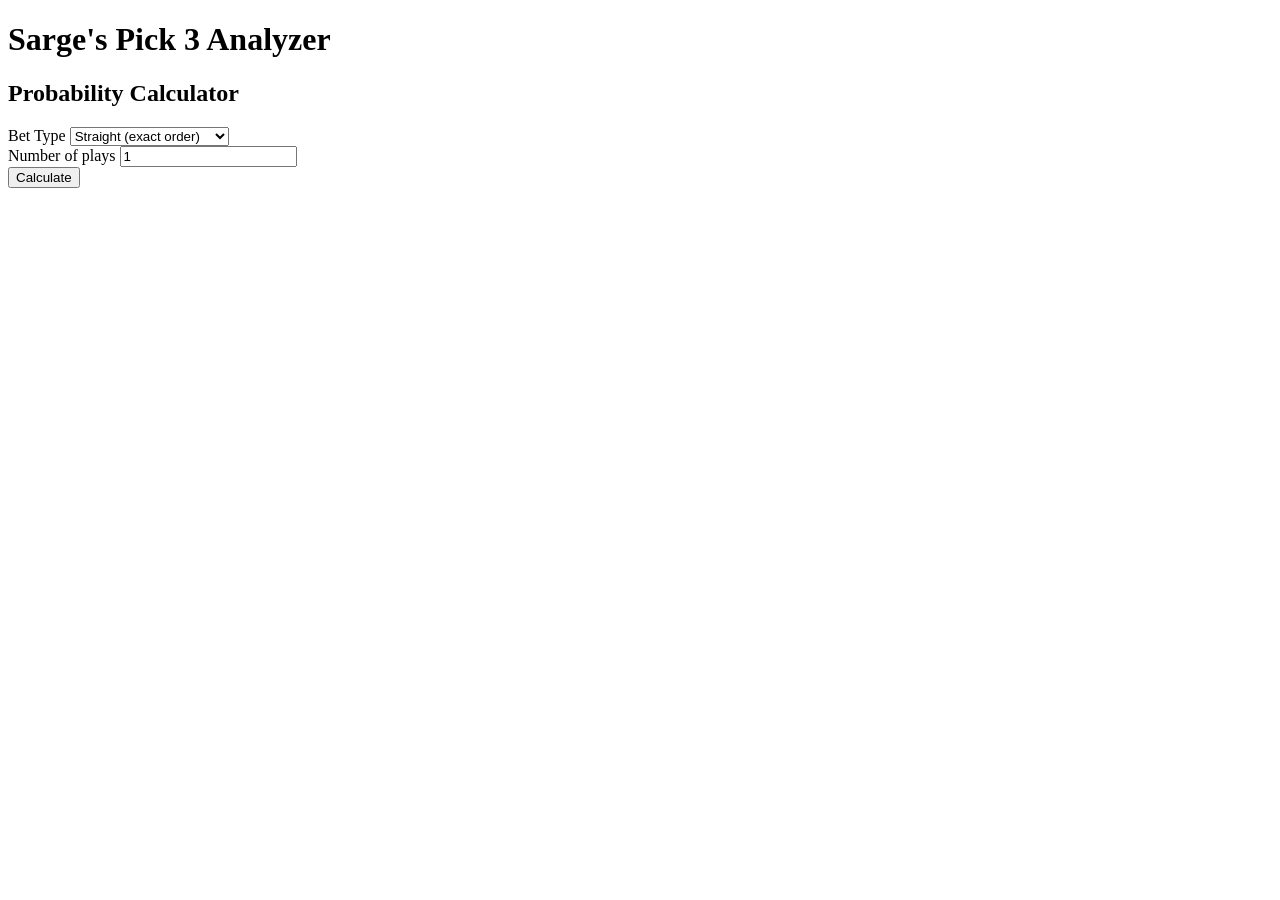
==== index.html @ 4698c3cb "Created: created index.html" ====
<!DOCTYPE html>
<html lang="en">
<head>
    <meta charset="UTF-8">
    <meta name="viewport" content="width=device-width, initial-scale=1.0">
    <title>Pick 3 Lotto Analyzer</title>
    <link rel="stylesheet" href="styles.css">
</head>
<body>
    <header>
        <h1>Sarge's Pick 3 Analyzer</h1>
    </header>

    <main>
        <section id="probability-calculator">
            <h2>Probability Calculator</h2>

            <div id="bet-type-selector">
                <label for=""bet-type">Bet Type</label>
                <select id="bet-type">
                    <option value=""straight">Straight (exact order)</option>
                    <option value="box-different">Box - All different digits</option>
                    <option value="box-pair">Box - One pair</option>
                </select>
            </div>

            <div id="plays-input">
                <label for="number-of-plays">Number of plays</label>
                <input type="number" id="number-of-plays" min="1" value="1">
            </div>

            <button type="button" id="calculate-button">Calculate</button>

            <div id="result">
                <p id="single-draw-odds"></p>
                <p id="cumulative-probability"></p>
                <p id="plays-to-fifty"></p>
            </div>

        </section>
    </main>
    
    <script src="main.js"></script>
</body>
</html>
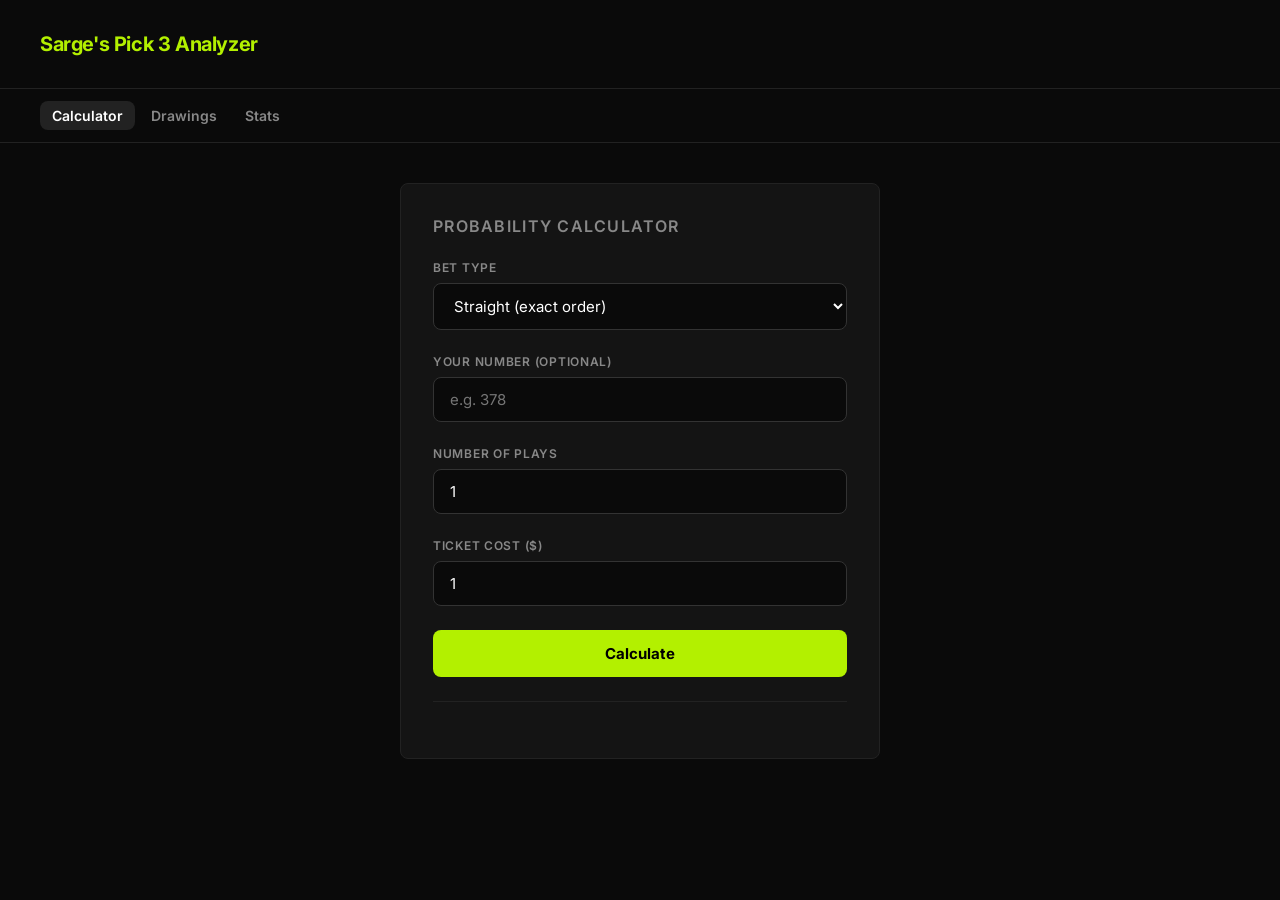
==== commit 0026cf89: "Add probability calculator logic, drawings management, and stats analysis Calculator (index.html / m" ====
--- a/index.html
+++ b/index.html
@@ -4,6 +4,9 @@
     <meta charset="UTF-8">
     <meta name="viewport" content="width=device-width, initial-scale=1.0">
     <title>Pick 3 Lotto Analyzer</title>
+    <link rel="preconnect" href="https://fonts.googleapis.com">
+    <link rel="preconnect" href="https://fonts.gstatic.com" crossorigin>
+    <link href="https://fonts.googleapis.com/css2?family=Inter:wght@400;600;700&display=swap" rel="stylesheet">
     <link rel="stylesheet" href="styles.css">
 </head>
 <body>
@@ -11,22 +14,38 @@
         <h1>Sarge's Pick 3 Analyzer</h1>
     </header>
 
+    <nav>
+        <a href="index.html" class="active">Calculator</a>
+        <a href="drawings.html">Drawings</a>
+        <a href="stats.html">Stats</a>
+    </nav>
+
     <main>
         <section id="probability-calculator">
             <h2>Probability Calculator</h2>
 
             <div id="bet-type-selector">
-                <label for=""bet-type">Bet Type</label>
+                <label for="bet-type">Bet Type</label>
                 <select id="bet-type">
-                    <option value=""straight">Straight (exact order)</option>
+                    <option value="straight">Straight (exact order)</option>
                     <option value="box-different">Box - All different digits</option>
                     <option value="box-pair">Box - One pair</option>
                 </select>
             </div>
 
+            <div id="number-input">
+                <label for="picked-number">Your number (optional)</label>
+                <input type="text" id="picked-number" maxlength="3" placeholder="e.g. 378">
+            </div>
+
             <div id="plays-input">
                 <label for="number-of-plays">Number of plays</label>
                 <input type="number" id="number-of-plays" min="1" value="1">
+            </div>
+
+            <div id="ticket-cost-input">
+                <label for="ticket-cost">Ticket cost ($)</label>
+                <input type="number" id="ticket-cost" min="0.01" step="0.01" value="1">
             </div>
 
             <button type="button" id="calculate-button">Calculate</button>
@@ -35,6 +54,7 @@
                 <p id="single-draw-odds"></p>
                 <p id="cumulative-probability"></p>
                 <p id="plays-to-fifty"></p>
+                <p id="expected-loss"></p>
             </div>
 
         </section>
--- a/styles.css
+++ b/styles.css
@@ -0,0 +1,433 @@
+* {
+    box-sizing: border-box;
+    margin: 0;
+    padding: 0;
+}
+
+:root {
+    --color-background: #0a0a0a;
+    --color-surface: #141414;
+    --color-accent: #b3f000;
+    --color-text-primary: #ffffff;
+    --color-text-secondary: #888888;
+    --font-main: 'Inter', sans-serif;
+    --spacing-unit: 8px;
+    --border-radius: 8px;
+}
+
+body {
+    background-color: var(--color-background);
+    color: var(--color-text-primary);
+    font-family: var(--font-main);
+    min-height: 100vh;
+}
+
+nav {
+    display: flex;
+    gap: calc(var(--spacing-unit) * 0.5);
+    padding: calc(var(--spacing-unit) * 1.5) calc(var(--spacing-unit) * 5);
+    border-bottom: 1px solid #222;
+}
+
+nav a {
+    color: var(--color-text-secondary);
+    text-decoration: none;
+    font-size: 0.875rem;
+    font-weight: 600;
+    padding: calc(var(--spacing-unit) * 0.75) calc(var(--spacing-unit) * 1.5);
+    border-radius: var(--border-radius);
+    transition: color 0.15s ease;
+}
+
+nav a:hover {
+    color: var(--color-text-primary);
+}
+
+nav a.active {
+    color: var(--color-text-primary);
+    background-color: #222;
+}
+
+header {
+    padding: calc(var(--spacing-unit) * 4) calc(var(--spacing-unit) * 5);
+    border-bottom: 1px solid #222;
+}
+
+header h1 {
+    font-size: 1.25rem;
+    font-weight: 700;
+    letter-spacing: -0.02em;
+    color: var(--color-accent);
+}
+
+main {
+    display: flex;
+    justify-content: center;
+    padding: calc(var(--spacing-unit) * 5);
+}
+
+#probability-calculator {
+    background-color: var(--color-surface);
+    border: 1px solid #222;
+    border-radius: var(--border-radius);
+    padding: calc(var(--spacing-unit) * 4);
+    width: 100%;
+    max-width: 480px;
+    display: flex;
+    flex-direction: column;
+    gap: calc(var(--spacing-unit) * 3);
+}
+
+#probability-calculator h2 {
+    font-size: 1rem;
+    font-weight: 600;
+    color: var(--color-text-secondary);
+    text-transform: uppercase;
+    letter-spacing: 0.08em;
+}
+
+label {
+    display: block;
+    font-size: 0.75rem;
+    font-weight: 600;
+    color: var(--color-text-secondary);
+    text-transform: uppercase;
+    letter-spacing: 0.06em;
+    margin-bottom: calc(var(--spacing-unit) * 1);
+}
+
+input,
+select {
+    width: 100%;
+    background-color: var(--color-background);
+    color: var(--color-text-primary);
+    border: 1px solid #333;
+    border-radius: var(--border-radius);
+    padding: calc(var(--spacing-unit) * 1.5) calc(var(--spacing-unit) * 2);
+    font-family: var(--font-main);
+    font-size: 0.9375rem;
+    outline: none;
+    transition: border-color 0.15s ease;
+}
+
+input:focus,
+select:focus {
+    border-color: var(--color-accent);
+}
+
+select option {
+    background-color: var(--color-surface);
+}
+
+#calculate-button {
+    width: 100%;
+    background-color: var(--color-accent);
+    color: #000000;
+    border: none;
+    border-radius: var(--border-radius);
+    padding: calc(var(--spacing-unit) * 1.75) calc(var(--spacing-unit) * 2);
+    font-family: var(--font-main);
+    font-size: 0.9375rem;
+    font-weight: 700;
+    cursor: pointer;
+    transition: opacity 0.15s ease;
+}
+
+#calculate-button:hover {
+    opacity: 0.88;
+}
+
+#result {
+    display: flex;
+    flex-direction: column;
+    gap: calc(var(--spacing-unit) * 1.5);
+    border-top: 1px solid #222;
+    padding-top: calc(var(--spacing-unit) * 3);
+}
+
+#result p {
+    font-size: 0.9375rem;
+    color: var(--color-text-secondary);
+    line-height: 1.5;
+}
+
+#result p:empty {
+    display: none;
+}
+
+/* Drawings page */
+
+#drawings-section {
+    background-color: var(--color-surface);
+    border: 1px solid #222;
+    border-radius: var(--border-radius);
+    padding: calc(var(--spacing-unit) * 4);
+    width: 100%;
+    max-width: 480px;
+    display: flex;
+    flex-direction: column;
+    gap: calc(var(--spacing-unit) * 3);
+}
+
+#drawings-section h2 {
+    font-size: 1rem;
+    font-weight: 600;
+    color: var(--color-text-secondary);
+    text-transform: uppercase;
+    letter-spacing: 0.08em;
+}
+
+#add-drawing {
+    display: flex;
+    flex-direction: column;
+    gap: calc(var(--spacing-unit) * 2);
+}
+
+#drawings-error {
+    font-size: 0.875rem;
+    color: #ff5555;
+    min-height: 1.25rem;
+}
+
+#drawing-actions {
+    display: flex;
+    gap: calc(var(--spacing-unit) * 2);
+}
+
+#export-button {
+    flex: 1;
+    background-color: transparent;
+    color: var(--color-text-primary);
+    border: 1px solid #333;
+    border-radius: var(--border-radius);
+    padding: calc(var(--spacing-unit) * 1.25) calc(var(--spacing-unit) * 2);
+    font-family: var(--font-main);
+    font-size: 0.875rem;
+    font-weight: 600;
+    cursor: pointer;
+    transition: border-color 0.15s ease;
+}
+
+#export-button:hover {
+    border-color: var(--color-text-secondary);
+}
+
+#import-file {
+    display: none;
+}
+
+#import-label {
+    flex: 1;
+    display: flex;
+    align-items: center;
+    justify-content: center;
+    background-color: transparent;
+    color: var(--color-text-primary);
+    border: 1px solid #333;
+    border-radius: var(--border-radius);
+    padding: calc(var(--spacing-unit) * 1.25) calc(var(--spacing-unit) * 2);
+    font-size: 0.875rem;
+    font-weight: 600;
+    cursor: pointer;
+    transition: border-color 0.15s ease;
+    text-transform: none;
+    letter-spacing: normal;
+    margin-bottom: 0;
+}
+
+#import-label:hover {
+    border-color: var(--color-text-secondary);
+}
+
+#drawings-list {
+    display: flex;
+    flex-direction: column;
+    gap: calc(var(--spacing-unit) * 1);
+    border-top: 1px solid #222;
+    padding-top: calc(var(--spacing-unit) * 3);
+    color: var(--color-text-secondary);
+    font-size: 0.9375rem;
+}
+
+.drawing-item {
+    display: flex;
+    justify-content: space-between;
+    align-items: center;
+    padding: calc(var(--spacing-unit) * 1.5) calc(var(--spacing-unit) * 2);
+    background-color: var(--color-background);
+    border: 1px solid #222;
+    border-radius: var(--border-radius);
+}
+
+.drawing-number {
+    font-weight: 700;
+    font-size: 1.125rem;
+    color: var(--color-text-primary);
+    letter-spacing: 0.1em;
+}
+
+.drawing-date {
+    font-size: 0.875rem;
+    color: var(--color-text-secondary);
+}
+
+.drawing-number {
+    text-decoration: none;
+}
+
+.drawing-number:hover {
+    text-decoration: underline;
+    text-decoration-color: var(--color-accent);
+}
+
+.drawing-item-actions {
+    display: flex;
+    gap: calc(var(--spacing-unit) * 1);
+    align-items: center;
+}
+
+.drawing-edit-button {
+    background: none;
+    border: 1px solid #333;
+    border-radius: var(--border-radius);
+    color: var(--color-text-secondary);
+    font-family: var(--font-main);
+    font-size: 0.75rem;
+    font-weight: 600;
+    padding: calc(var(--spacing-unit) * 0.5) calc(var(--spacing-unit) * 1);
+    cursor: pointer;
+    transition: border-color 0.15s ease, color 0.15s ease;
+}
+
+.drawing-edit-button:hover {
+    border-color: var(--color-text-secondary);
+    color: var(--color-text-primary);
+}
+
+.drawing-delete-button {
+    background: none;
+    border: 1px solid #333;
+    border-radius: var(--border-radius);
+    color: var(--color-text-secondary);
+    font-family: var(--font-main);
+    font-size: 1rem;
+    line-height: 1;
+    padding: calc(var(--spacing-unit) * 0.5) calc(var(--spacing-unit) * 1);
+    cursor: pointer;
+    transition: border-color 0.15s ease, color 0.15s ease;
+}
+
+.drawing-delete-button:hover {
+    border-color: #ff5555;
+    color: #ff5555;
+}
+
+/* Stats page */
+
+#stats-section {
+    background-color: var(--color-surface);
+    border: 1px solid #222;
+    border-radius: var(--border-radius);
+    padding: calc(var(--spacing-unit) * 4);
+    width: 100%;
+    max-width: 480px;
+    display: flex;
+    flex-direction: column;
+    gap: calc(var(--spacing-unit) * 4);
+}
+
+#stats-section h2 {
+    font-size: 1rem;
+    font-weight: 600;
+    color: var(--color-text-secondary);
+    text-transform: uppercase;
+    letter-spacing: 0.08em;
+}
+
+#stats-section h3 {
+    font-size: 0.875rem;
+    font-weight: 600;
+    color: var(--color-text-secondary);
+    text-transform: uppercase;
+    letter-spacing: 0.06em;
+    margin-bottom: calc(var(--spacing-unit) * 1.5);
+}
+
+.stats-subtitle {
+    font-size: 0.8125rem;
+    color: var(--color-text-secondary);
+    margin-bottom: calc(var(--spacing-unit) * 1.5);
+    margin-top: calc(var(--spacing-unit) * -1);
+}
+
+#stats-empty {
+    font-size: 0.9375rem;
+    color: var(--color-text-secondary);
+}
+
+#digit-grid {
+    display: grid;
+    grid-template-columns: repeat(5, 1fr);
+    gap: calc(var(--spacing-unit) * 1);
+}
+
+.digit-cell {
+    display: flex;
+    flex-direction: column;
+    align-items: center;
+    justify-content: center;
+    gap: calc(var(--spacing-unit) * 0.5);
+    background-color: var(--color-background);
+    border: 1px solid #222;
+    border-radius: var(--border-radius);
+    padding: calc(var(--spacing-unit) * 1.5) 0;
+}
+
+.digit-cell.digit-hot {
+    border-color: var(--color-accent);
+    background-color: #1a2200;
+}
+
+.digit-cell.digit-cold {
+    border-color: #333;
+    opacity: 0.5;
+}
+
+.digit-label {
+    font-size: 1.25rem;
+    font-weight: 700;
+    color: var(--color-text-primary);
+}
+
+.digit-cell.digit-hot .digit-label {
+    color: var(--color-accent);
+}
+
+.digit-count {
+    font-size: 0.75rem;
+    color: var(--color-text-secondary);
+}
+
+.freq-item {
+    display: flex;
+    justify-content: space-between;
+    align-items: center;
+    padding: calc(var(--spacing-unit) * 1.25) calc(var(--spacing-unit) * 2);
+    background-color: var(--color-background);
+    border: 1px solid #222;
+    border-radius: var(--border-radius);
+    margin-bottom: calc(var(--spacing-unit) * 1);
+}
+
+.freq-number {
+    font-weight: 700;
+    font-size: 1rem;
+    color: var(--color-text-primary);
+    letter-spacing: 0.1em;
+}
+
+.freq-count {
+    font-size: 0.875rem;
+    color: var(--color-accent);
+    font-weight: 600;
+}
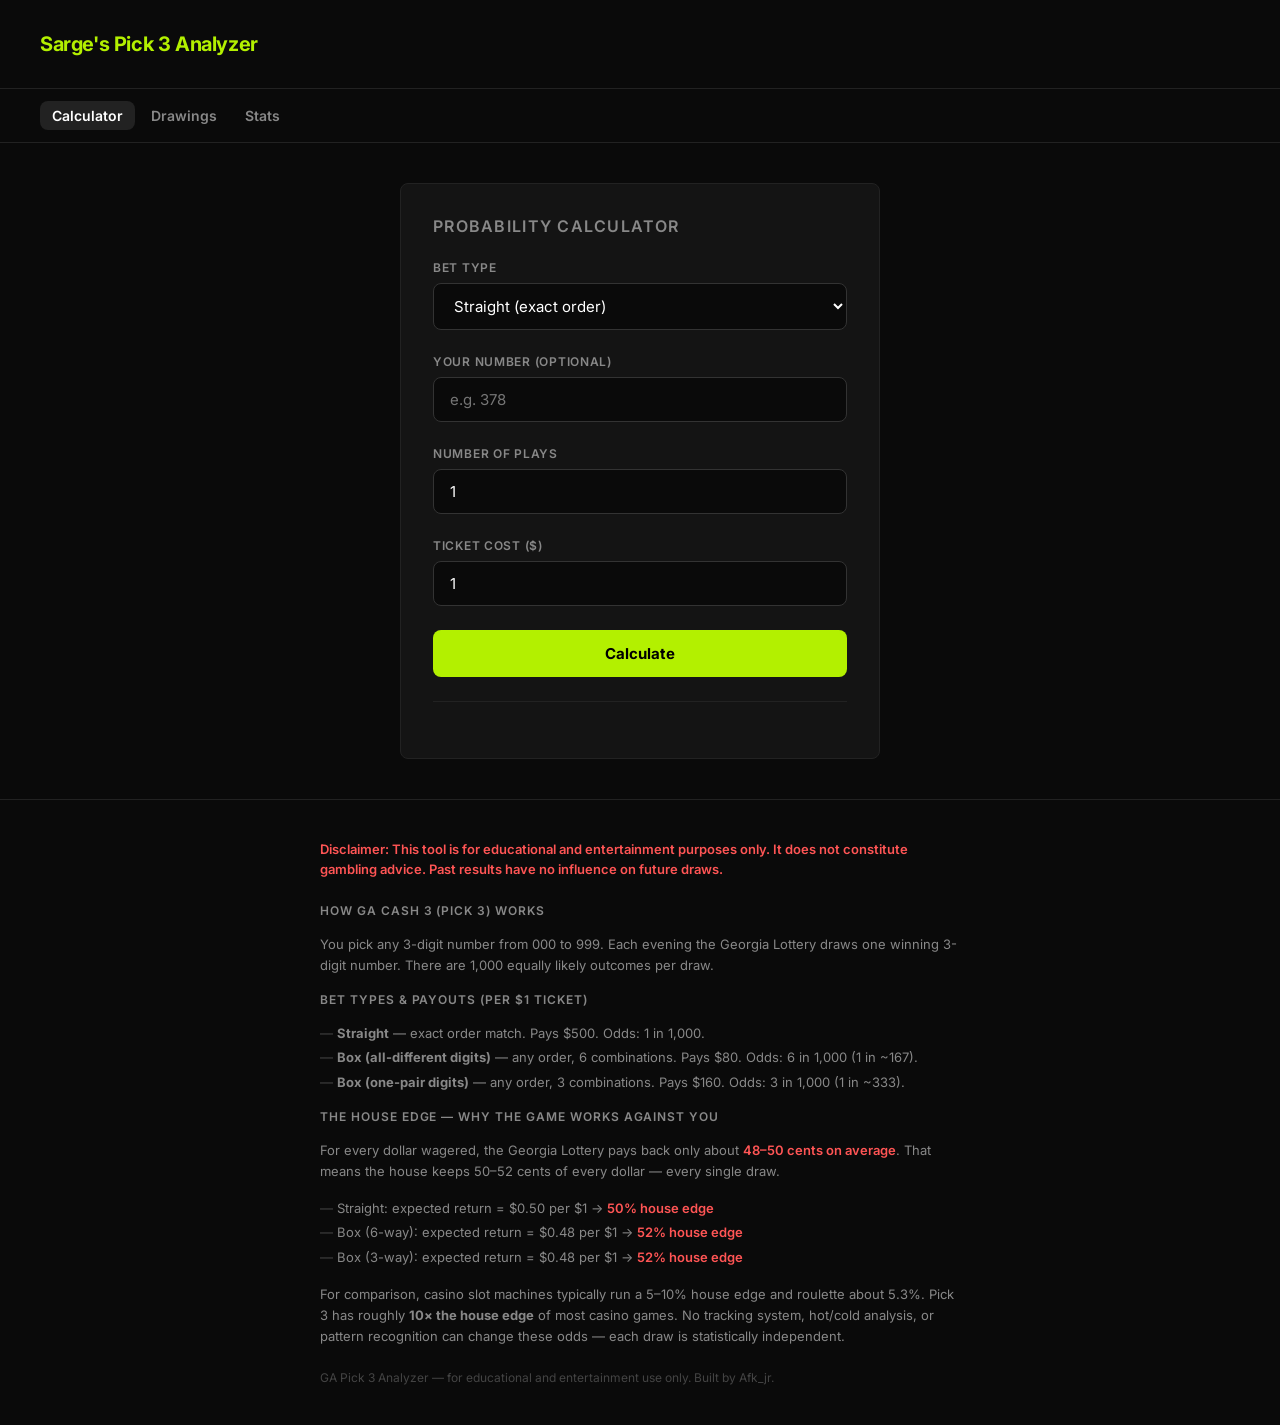
==== commit 73b8dc39: "Add footer with disclaimer and house edge info, lock drawings to Evening only, add .gitignore - Add " ====
--- a/index.html
+++ b/index.html
@@ -61,5 +61,49 @@
     </main>
     
     <script src="main.js"></script>
+
+    <footer>
+        <div id="footer-content">
+            <p id="footer-disclaimer">
+                Disclaimer: This tool is for educational and entertainment purposes only.
+                It does not constitute gambling advice. Past results have no influence on future draws.
+            </p>
+
+            <div id="footer-explainer">
+                <h3>How GA Cash 3 (Pick 3) Works</h3>
+                <p>
+                    You pick any 3-digit number from 000 to 999. Each evening the Georgia Lottery draws
+                    one winning 3-digit number. There are 1,000 equally likely outcomes per draw.
+                </p>
+
+                <h3>Bet Types &amp; Payouts (per $1 ticket)</h3>
+                <ul>
+                    <li><strong>Straight</strong> — exact order match. Pays $500. Odds: 1 in 1,000.</li>
+                    <li><strong>Box (all-different digits)</strong> — any order, 6 combinations. Pays $80. Odds: 6 in 1,000 (1 in ~167).</li>
+                    <li><strong>Box (one-pair digits)</strong> — any order, 3 combinations. Pays $160. Odds: 3 in 1,000 (1 in ~333).</li>
+                </ul>
+
+                <h3>The House Edge — Why the Game Works Against You</h3>
+                <p>
+                    For every dollar wagered, the Georgia Lottery pays back only about
+                    <span class="footer-edge-warning">48&ndash;50 cents on average</span>.
+                    That means the house keeps 50&ndash;52 cents of every dollar — every single draw.
+                </p>
+                <ul>
+                    <li>Straight: expected return = $0.50 per $1 &rarr; <span class="footer-edge-warning">50% house edge</span></li>
+                    <li>Box (6-way): expected return = $0.48 per $1 &rarr; <span class="footer-edge-warning">52% house edge</span></li>
+                    <li>Box (3-way): expected return = $0.48 per $1 &rarr; <span class="footer-edge-warning">52% house edge</span></li>
+                </ul>
+                <p>
+                    For comparison, casino slot machines typically run a 5&ndash;10% house edge and roulette
+                    about 5.3%. Pick 3 has roughly <strong>10&times; the house edge</strong> of most casino games.
+                    No tracking system, hot/cold analysis, or pattern recognition can change these
+                    odds — each draw is statistically independent.
+                </p>
+            </div>
+
+            <p id="footer-copy">GA Pick 3 Analyzer &mdash; for educational and entertainment use only. Built by Afk_jr.</p>
+        </div>
+    </footer>
 </body>
 </html>
--- a/styles.css
+++ b/styles.css
@@ -183,6 +183,24 @@
     gap: calc(var(--spacing-unit) * 2);
 }
 
+#add-drawing-button {
+    width: 100%;
+    background-color: var(--color-accent);
+    color: #000000;
+    border: none;
+    border-radius: var(--border-radius);
+    padding: calc(var(--spacing-unit) * 1.75) calc(var(--spacing-unit) * 2);
+    font-family: var(--font-main);
+    font-size: 0.9375rem;
+    font-weight: 700;
+    cursor: pointer;
+    transition: opacity 0.15s ease;
+}
+
+#add-drawing-button:hover {
+    opacity: 0.88;
+}
+
 #drawings-error {
     font-size: 0.875rem;
     color: #ff5555;
@@ -216,6 +234,7 @@
     display: none;
 }
 
+#import-pdf-label,
 #import-label {
     flex: 1;
     display: flex;
@@ -235,8 +254,65 @@
     margin-bottom: 0;
 }
 
+#import-pdf-label:hover,
 #import-label:hover {
     border-color: var(--color-text-secondary);
+}
+
+#import-pdf-file {
+    display: none;
+}
+
+#filter-bar {
+    display: flex;
+    flex-direction: column;
+    gap: calc(var(--spacing-unit) * 1.5);
+    padding-bottom: calc(var(--spacing-unit) * 2);
+    border-bottom: 1px solid #222;
+}
+
+#filter-draw {
+    display: flex;
+    gap: calc(var(--spacing-unit) * 1);
+    flex-wrap: wrap;
+}
+
+.filter-button {
+    background: none;
+    border: 1px solid #333;
+    border-radius: var(--border-radius);
+    color: var(--color-text-secondary);
+    font-family: var(--font-main);
+    font-size: 0.8125rem;
+    font-weight: 600;
+    padding: calc(var(--spacing-unit) * 0.625) calc(var(--spacing-unit) * 1.5);
+    cursor: pointer;
+    transition: border-color 0.15s ease, color 0.15s ease;
+}
+
+.filter-button:hover {
+    border-color: var(--color-text-secondary);
+    color: var(--color-text-primary);
+}
+
+.filter-button.active {
+    border-color: var(--color-accent);
+    color: var(--color-accent);
+}
+
+#filter-date-range {
+    display: flex;
+    gap: calc(var(--spacing-unit) * 2);
+}
+
+#filter-date-from-input,
+#filter-date-to-input {
+    flex: 1;
+}
+
+#filter-date-from-input label,
+#filter-date-to-input label {
+    margin-bottom: calc(var(--spacing-unit) * 0.5);
 }
 
 #drawings-list {
@@ -264,20 +340,40 @@
     font-size: 1.125rem;
     color: var(--color-text-primary);
     letter-spacing: 0.1em;
+    text-decoration: none;
 }
 
 .drawing-date {
     font-size: 0.875rem;
     color: var(--color-text-secondary);
-}
-
-.drawing-number {
-    text-decoration: none;
 }
 
 .drawing-number:hover {
     text-decoration: underline;
     text-decoration-color: var(--color-accent);
+}
+
+.drawing-meta {
+    display: flex;
+    flex-direction: column;
+    align-items: flex-end;
+    gap: calc(var(--spacing-unit) * 0.25);
+}
+
+.drawing-draw {
+    font-size: 0.6875rem;
+    font-weight: 600;
+    color: var(--color-text-secondary);
+    text-transform: uppercase;
+    letter-spacing: 0.06em;
+}
+
+.drawings-error-text {
+    color: #ff5555;
+}
+
+.drawings-success-text {
+    color: var(--color-accent);
 }
 
 .drawing-item-actions {
@@ -431,3 +527,71 @@
     color: var(--color-accent);
     font-weight: 600;
 }
+
+/* Footer */
+
+footer {
+    border-top: 1px solid #222;
+    padding: calc(var(--spacing-unit) * 5);
+    display: flex;
+    justify-content: center;
+}
+
+#footer-content {
+    width: 100%;
+    max-width: 640px;
+    display: flex;
+    flex-direction: column;
+    gap: calc(var(--spacing-unit) * 3);
+}
+
+#footer-disclaimer {
+    font-size: 0.8125rem;
+    color: #ff5555;
+    font-weight: 600;
+    line-height: 1.5;
+}
+
+#footer-explainer {
+    display: flex;
+    flex-direction: column;
+    gap: calc(var(--spacing-unit) * 2);
+}
+
+#footer-explainer h3 {
+    font-size: 0.75rem;
+    font-weight: 600;
+    color: var(--color-text-secondary);
+    text-transform: uppercase;
+    letter-spacing: 0.08em;
+}
+
+#footer-explainer p,
+#footer-explainer li {
+    font-size: 0.8125rem;
+    color: var(--color-text-secondary);
+    line-height: 1.6;
+}
+
+#footer-explainer ul {
+    list-style: none;
+    padding: 0;
+    display: flex;
+    flex-direction: column;
+    gap: calc(var(--spacing-unit) * 0.5);
+}
+
+#footer-explainer li::before {
+    content: "— ";
+    color: #444;
+}
+
+.footer-edge-warning {
+    color: #ff5555;
+    font-weight: 600;
+}
+
+#footer-copy {
+    font-size: 0.75rem;
+    color: #444;
+}
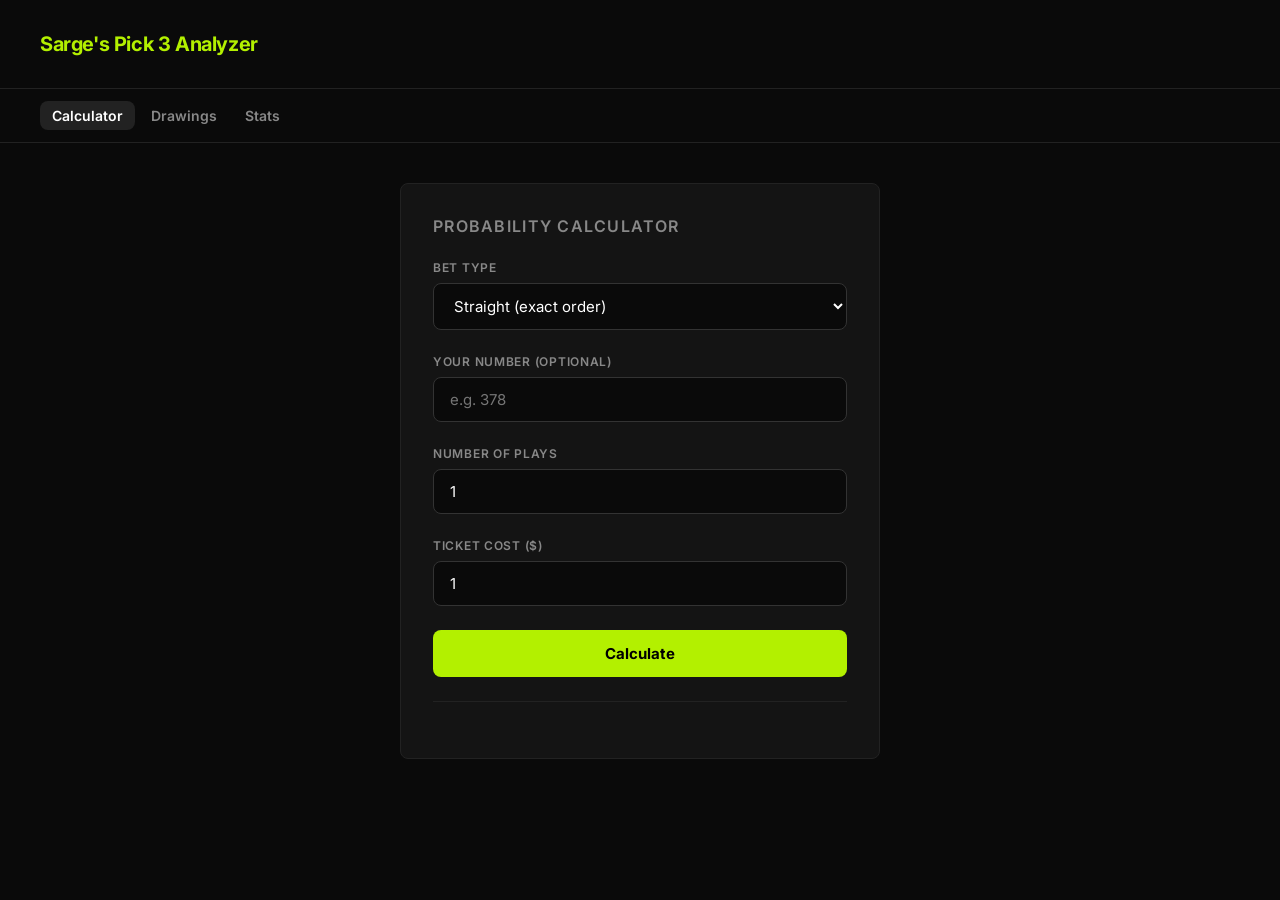
==== commit 7cd0155d: "Revert "Add footer with disclaimer and house edge info, lock drawings to Evening only, add .gitignor" ====
--- a/index.html
+++ b/index.html
@@ -61,49 +61,5 @@
     </main>
     
     <script src="main.js"></script>
-
-    <footer>
-        <div id="footer-content">
-            <p id="footer-disclaimer">
-                Disclaimer: This tool is for educational and entertainment purposes only.
-                It does not constitute gambling advice. Past results have no influence on future draws.
-            </p>
-
-            <div id="footer-explainer">
-                <h3>How GA Cash 3 (Pick 3) Works</h3>
-                <p>
-                    You pick any 3-digit number from 000 to 999. Each evening the Georgia Lottery draws
-                    one winning 3-digit number. There are 1,000 equally likely outcomes per draw.
-                </p>
-
-                <h3>Bet Types &amp; Payouts (per $1 ticket)</h3>
-                <ul>
-                    <li><strong>Straight</strong> — exact order match. Pays $500. Odds: 1 in 1,000.</li>
-                    <li><strong>Box (all-different digits)</strong> — any order, 6 combinations. Pays $80. Odds: 6 in 1,000 (1 in ~167).</li>
-                    <li><strong>Box (one-pair digits)</strong> — any order, 3 combinations. Pays $160. Odds: 3 in 1,000 (1 in ~333).</li>
-                </ul>
-
-                <h3>The House Edge — Why the Game Works Against You</h3>
-                <p>
-                    For every dollar wagered, the Georgia Lottery pays back only about
-                    <span class="footer-edge-warning">48&ndash;50 cents on average</span>.
-                    That means the house keeps 50&ndash;52 cents of every dollar — every single draw.
-                </p>
-                <ul>
-                    <li>Straight: expected return = $0.50 per $1 &rarr; <span class="footer-edge-warning">50% house edge</span></li>
-                    <li>Box (6-way): expected return = $0.48 per $1 &rarr; <span class="footer-edge-warning">52% house edge</span></li>
-                    <li>Box (3-way): expected return = $0.48 per $1 &rarr; <span class="footer-edge-warning">52% house edge</span></li>
-                </ul>
-                <p>
-                    For comparison, casino slot machines typically run a 5&ndash;10% house edge and roulette
-                    about 5.3%. Pick 3 has roughly <strong>10&times; the house edge</strong> of most casino games.
-                    No tracking system, hot/cold analysis, or pattern recognition can change these
-                    odds — each draw is statistically independent.
-                </p>
-            </div>
-
-            <p id="footer-copy">GA Pick 3 Analyzer &mdash; for educational and entertainment use only. Built by Afk_jr.</p>
-        </div>
-    </footer>
 </body>
 </html>
--- a/styles.css
+++ b/styles.css
@@ -418,6 +418,26 @@
     color: #ff5555;
 }
 
+#pagination-controls {
+    display: flex;
+    align-items: center;
+    justify-content: center;
+    gap: calc(var(--spacing-unit) * 1);
+    padding-top: calc(var(--spacing-unit) * 2);
+}
+
+#pagination-controls .page-label {
+    font-size: 0.8125rem;
+    color: var(--color-text-secondary);
+    min-width: 80px;
+    text-align: center;
+}
+
+#pagination-controls .filter-button:disabled {
+    opacity: 0.35;
+    cursor: default;
+}
+
 /* Stats page */
 
 #stats-section {
@@ -527,71 +547,3 @@
     color: var(--color-accent);
     font-weight: 600;
 }
-
-/* Footer */
-
-footer {
-    border-top: 1px solid #222;
-    padding: calc(var(--spacing-unit) * 5);
-    display: flex;
-    justify-content: center;
-}
-
-#footer-content {
-    width: 100%;
-    max-width: 640px;
-    display: flex;
-    flex-direction: column;
-    gap: calc(var(--spacing-unit) * 3);
-}
-
-#footer-disclaimer {
-    font-size: 0.8125rem;
-    color: #ff5555;
-    font-weight: 600;
-    line-height: 1.5;
-}
-
-#footer-explainer {
-    display: flex;
-    flex-direction: column;
-    gap: calc(var(--spacing-unit) * 2);
-}
-
-#footer-explainer h3 {
-    font-size: 0.75rem;
-    font-weight: 600;
-    color: var(--color-text-secondary);
-    text-transform: uppercase;
-    letter-spacing: 0.08em;
-}
-
-#footer-explainer p,
-#footer-explainer li {
-    font-size: 0.8125rem;
-    color: var(--color-text-secondary);
-    line-height: 1.6;
-}
-
-#footer-explainer ul {
-    list-style: none;
-    padding: 0;
-    display: flex;
-    flex-direction: column;
-    gap: calc(var(--spacing-unit) * 0.5);
-}
-
-#footer-explainer li::before {
-    content: "— ";
-    color: #444;
-}
-
-.footer-edge-warning {
-    color: #ff5555;
-    font-weight: 600;
-}
-
-#footer-copy {
-    font-size: 0.75rem;
-    color: #444;
-}
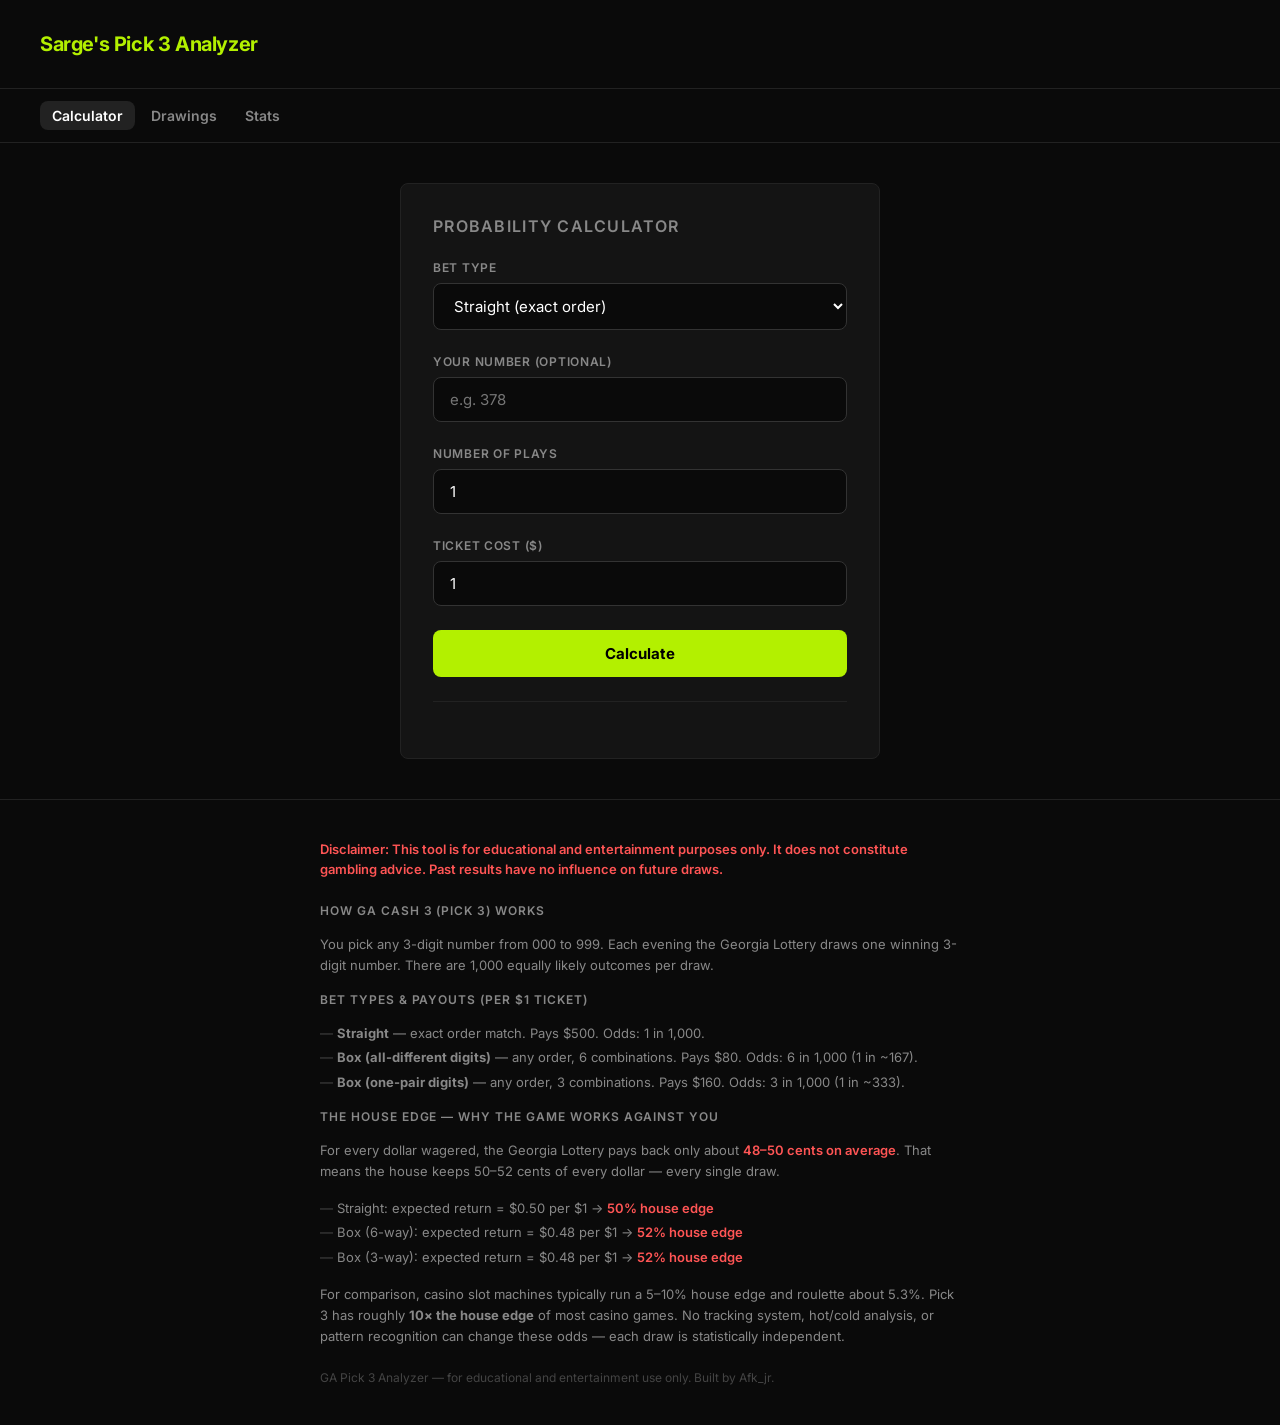
==== commit 3230ad7e: "restored footer and CSS" ====
--- a/index.html
+++ b/index.html
@@ -61,5 +61,49 @@
     </main>
     
     <script src="main.js"></script>
+
+    <footer>
+        <div id="footer-content">
+            <p id="footer-disclaimer">
+                Disclaimer: This tool is for educational and entertainment purposes only.
+                It does not constitute gambling advice. Past results have no influence on future draws.
+            </p>
+
+            <div id="footer-explainer">
+                <h3>How GA Cash 3 (Pick 3) Works</h3>
+                <p>
+                    You pick any 3-digit number from 000 to 999. Each evening the Georgia Lottery draws
+                    one winning 3-digit number. There are 1,000 equally likely outcomes per draw.
+                </p>
+
+                <h3>Bet Types &amp; Payouts (per $1 ticket)</h3>
+                <ul>
+                    <li><strong>Straight</strong> — exact order match. Pays $500. Odds: 1 in 1,000.</li>
+                    <li><strong>Box (all-different digits)</strong> — any order, 6 combinations. Pays $80. Odds: 6 in 1,000 (1 in ~167).</li>
+                    <li><strong>Box (one-pair digits)</strong> — any order, 3 combinations. Pays $160. Odds: 3 in 1,000 (1 in ~333).</li>
+                </ul>
+
+                <h3>The House Edge — Why the Game Works Against You</h3>
+                <p>
+                    For every dollar wagered, the Georgia Lottery pays back only about
+                    <span class="footer-edge-warning">48&ndash;50 cents on average</span>.
+                    That means the house keeps 50&ndash;52 cents of every dollar — every single draw.
+                </p>
+                <ul>
+                    <li>Straight: expected return = $0.50 per $1 &rarr; <span class="footer-edge-warning">50% house edge</span></li>
+                    <li>Box (6-way): expected return = $0.48 per $1 &rarr; <span class="footer-edge-warning">52% house edge</span></li>
+                    <li>Box (3-way): expected return = $0.48 per $1 &rarr; <span class="footer-edge-warning">52% house edge</span></li>
+                </ul>
+                <p>
+                    For comparison, casino slot machines typically run a 5&ndash;10% house edge and roulette
+                    about 5.3%. Pick 3 has roughly <strong>10&times; the house edge</strong> of most casino games.
+                    No tracking system, hot/cold analysis, or pattern recognition can change these
+                    odds — each draw is statistically independent.
+                </p>
+            </div>
+
+            <p id="footer-copy">GA Pick 3 Analyzer &mdash; for educational and entertainment use only. Built by Afk_jr.</p>
+        </div>
+    </footer>
 </body>
 </html>
--- a/styles.css
+++ b/styles.css
@@ -438,6 +438,74 @@
     cursor: default;
 }
 
+/* Footer */
+
+footer {
+    border-top: 1px solid #222;
+    padding: calc(var(--spacing-unit) * 5);
+    display: flex;
+    justify-content: center;
+}
+
+#footer-content {
+    width: 100%;
+    max-width: 640px;
+    display: flex;
+    flex-direction: column;
+    gap: calc(var(--spacing-unit) * 3);
+}
+
+#footer-disclaimer {
+    font-size: 0.8125rem;
+    color: #ff5555;
+    font-weight: 600;
+    line-height: 1.5;
+}
+
+#footer-explainer {
+    display: flex;
+    flex-direction: column;
+    gap: calc(var(--spacing-unit) * 2);
+}
+
+#footer-explainer h3 {
+    font-size: 0.75rem;
+    font-weight: 600;
+    color: var(--color-text-secondary);
+    text-transform: uppercase;
+    letter-spacing: 0.08em;
+}
+
+#footer-explainer p,
+#footer-explainer li {
+    font-size: 0.8125rem;
+    color: var(--color-text-secondary);
+    line-height: 1.6;
+}
+
+#footer-explainer ul {
+    list-style: none;
+    padding: 0;
+    display: flex;
+    flex-direction: column;
+    gap: calc(var(--spacing-unit) * 0.5);
+}
+
+#footer-explainer li::before {
+    content: "— ";
+    color: #444;
+}
+
+.footer-edge-warning {
+    color: #ff5555;
+    font-weight: 600;
+}
+
+#footer-copy {
+    font-size: 0.75rem;
+    color: #444;
+}
+
 /* Stats page */
 
 #stats-section {
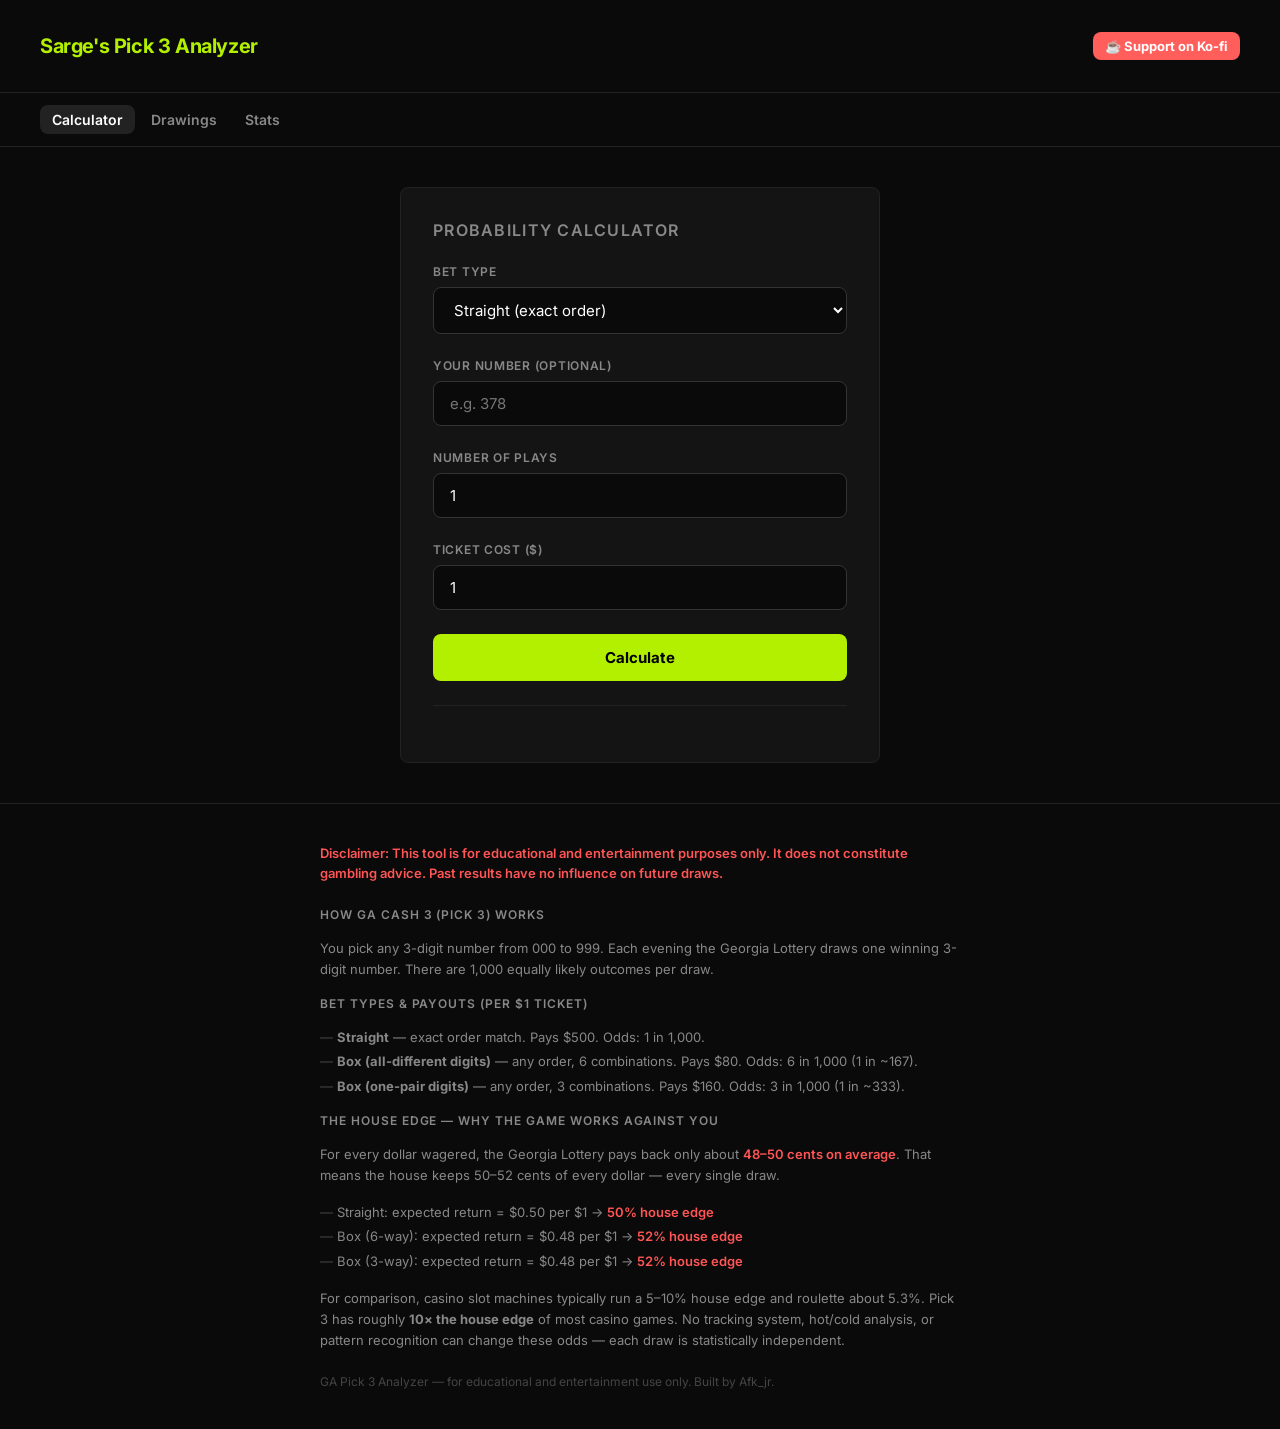
==== commit 531cda65: "Ko-fi added" ====
--- a/index.html
+++ b/index.html
@@ -12,6 +12,7 @@
 <body>
     <header>
         <h1>Sarge's Pick 3 Analyzer</h1>
+        <a href="https://ko-fi.com/afkjr" target="_blank" rel="noopener" class="kofi-link">☕ Support on Ko-fi</a>
     </header>
 
     <nav>
--- a/styles.css
+++ b/styles.css
@@ -51,6 +51,9 @@
 header {
     padding: calc(var(--spacing-unit) * 4) calc(var(--spacing-unit) * 5);
     border-bottom: 1px solid #222;
+    display: flex;
+    align-items: center;
+    justify-content: space-between;
 }
 
 header h1 {
@@ -60,6 +63,25 @@
     color: var(--color-accent);
 }
 
+.kofi-link {
+    display: inline-flex;
+    align-items: center;
+    gap: calc(var(--spacing-unit) * 0.75);
+    background-color: #ff5e5b;
+    color: #ffffff;
+    text-decoration: none;
+    font-size: 0.8125rem;
+    font-weight: 700;
+    padding: calc(var(--spacing-unit) * 0.75) calc(var(--spacing-unit) * 1.5);
+    border-radius: var(--border-radius);
+    white-space: nowrap;
+    transition: opacity 0.15s;
+}
+
+.kofi-link:hover {
+    opacity: 0.88;
+}
+
 main {
     display: flex;
     justify-content: center;
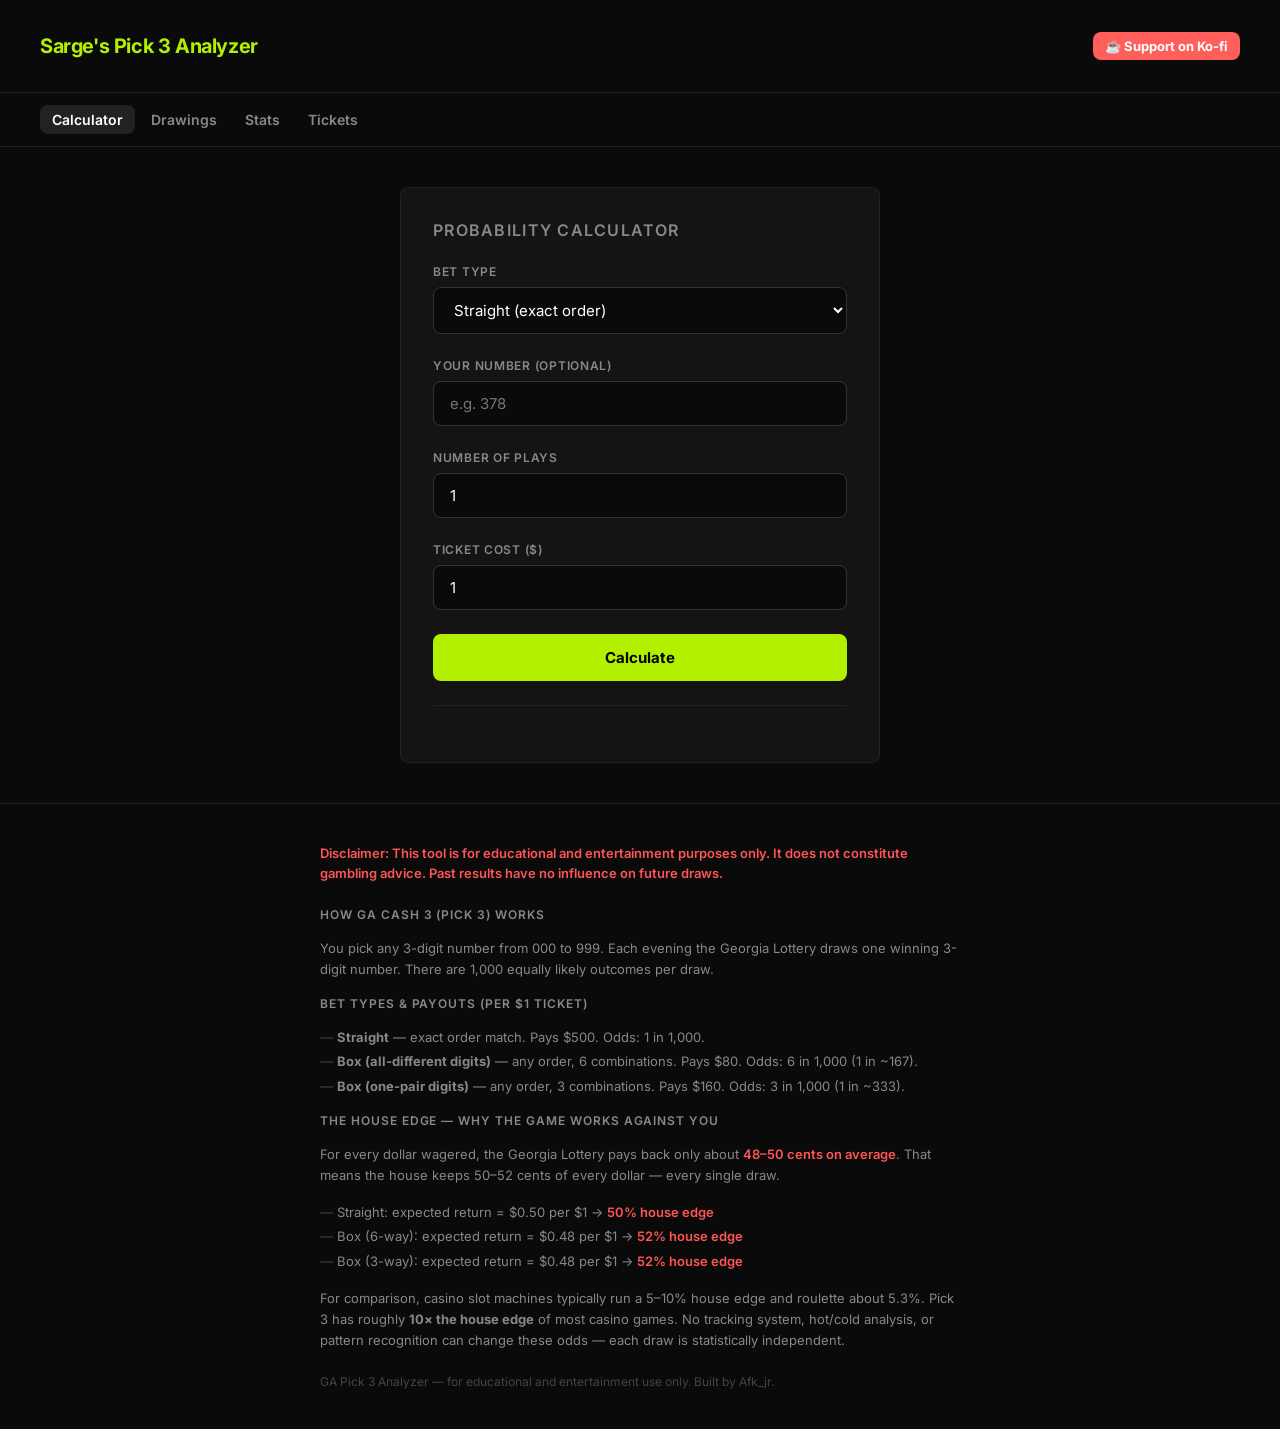
==== commit 95637825: "Add Tickets page for tracking plays against drawings Log tickets (number, straight/box, $0.50 or $1," ====
--- a/index.html
+++ b/index.html
@@ -19,6 +19,7 @@
         <a href="index.html" class="active">Calculator</a>
         <a href="drawings.html">Drawings</a>
         <a href="stats.html">Stats</a>
+        <a href="tickets.html">Tickets</a>
     </nav>
 
     <main>
--- a/styles.css
+++ b/styles.css
@@ -179,7 +179,8 @@
 
 /* Drawings page */
 
-#drawings-section {
+#drawings-section,
+#tickets-section {
     background-color: var(--color-surface);
     border: 1px solid #222;
     border-radius: var(--border-radius);
@@ -191,7 +192,8 @@
     gap: calc(var(--spacing-unit) * 3);
 }
 
-#drawings-section h2 {
+#drawings-section h2,
+#tickets-section h2 {
     font-size: 1rem;
     font-weight: 600;
     color: var(--color-text-secondary);
@@ -199,13 +201,15 @@
     letter-spacing: 0.08em;
 }
 
-#add-drawing {
+#add-drawing,
+#add-ticket {
     display: flex;
     flex-direction: column;
     gap: calc(var(--spacing-unit) * 2);
 }
 
-#add-drawing-button {
+#add-drawing-button,
+#add-ticket-button {
     width: 100%;
     background-color: var(--color-accent);
     color: #000000;
@@ -219,22 +223,26 @@
     transition: opacity 0.15s ease;
 }
 
-#add-drawing-button:hover {
+#add-drawing-button:hover,
+#add-ticket-button:hover {
     opacity: 0.88;
 }
 
-#drawings-error {
+#drawings-error,
+#tickets-error {
     font-size: 0.875rem;
     color: #ff5555;
     min-height: 1.25rem;
 }
 
-#drawing-actions {
+#drawing-actions,
+#ticket-actions {
     display: flex;
     gap: calc(var(--spacing-unit) * 2);
 }
 
-#export-button {
+#export-button,
+#export-tickets-button {
     flex: 1;
     background-color: transparent;
     color: var(--color-text-primary);
@@ -248,16 +256,19 @@
     transition: border-color 0.15s ease;
 }
 
-#export-button:hover {
+#export-button:hover,
+#export-tickets-button:hover {
     border-color: var(--color-text-secondary);
 }
 
-#import-file {
+#import-file,
+#import-tickets-file {
     display: none;
 }
 
 #import-pdf-label,
-#import-label {
+#import-label,
+#import-tickets-label {
     flex: 1;
     display: flex;
     align-items: center;
@@ -277,7 +288,8 @@
 }
 
 #import-pdf-label:hover,
-#import-label:hover {
+#import-label:hover,
+#import-tickets-label:hover {
     border-color: var(--color-text-secondary);
 }
 
@@ -337,7 +349,8 @@
     margin-bottom: calc(var(--spacing-unit) * 0.5);
 }
 
-#drawings-list {
+#drawings-list,
+#tickets-list {
     display: flex;
     flex-direction: column;
     gap: calc(var(--spacing-unit) * 1);
@@ -460,6 +473,121 @@
     cursor: default;
 }
 
+/* Tickets page */
+
+.form-row {
+    display: flex;
+    gap: calc(var(--spacing-unit) * 2);
+}
+
+.form-row > div {
+    flex: 1;
+    min-width: 0;
+}
+
+#ticket-summary {
+    display: grid;
+    grid-template-columns: repeat(2, 1fr);
+    gap: calc(var(--spacing-unit) * 1);
+    border-top: 1px solid #222;
+    padding-top: calc(var(--spacing-unit) * 3);
+}
+
+.summary-stat {
+    display: flex;
+    flex-direction: column;
+    gap: calc(var(--spacing-unit) * 0.5);
+    padding: calc(var(--spacing-unit) * 1.5) calc(var(--spacing-unit) * 2);
+    background-color: var(--color-background);
+    border: 1px solid #222;
+    border-radius: var(--border-radius);
+}
+
+.summary-label {
+    font-size: 0.6875rem;
+    font-weight: 600;
+    color: var(--color-text-secondary);
+    text-transform: uppercase;
+    letter-spacing: 0.06em;
+}
+
+.summary-value {
+    font-size: 1.125rem;
+    font-weight: 700;
+    color: var(--color-text-primary);
+}
+
+.summary-value.summary-positive {
+    color: var(--color-accent);
+}
+
+.summary-value.summary-negative {
+    color: #ff5555;
+}
+
+.summary-note {
+    grid-column: 1 / -1;
+    font-size: 0.8125rem;
+    color: var(--color-text-secondary);
+    line-height: 1.5;
+}
+
+.summary-note:empty {
+    display: none;
+}
+
+.ticket-main {
+    display: flex;
+    flex-direction: column;
+    gap: calc(var(--spacing-unit) * 0.25);
+    flex-shrink: 0;
+}
+
+.ticket-main .drawing-draw {
+    white-space: nowrap;
+}
+
+.drawing-item.ticket-won {
+    border-color: var(--color-accent);
+}
+
+.ticket-won .ticket-status {
+    color: var(--color-accent);
+}
+
+.ticket-status {
+    font-size: 0.75rem;
+    font-weight: 600;
+    color: var(--color-text-secondary);
+}
+
+#tickets-list .drawing-meta {
+    text-align: right;
+    margin-left: auto;
+    padding-left: calc(var(--spacing-unit) * 1.5);
+    margin-right: calc(var(--spacing-unit) * 1.5);
+}
+
+@media (max-width: 520px) {
+    #tickets-list .drawing-item {
+        flex-wrap: wrap;
+        row-gap: calc(var(--spacing-unit) * 1);
+    }
+
+    #tickets-list .drawing-delete-button {
+        margin-left: auto;
+    }
+
+    #tickets-list .drawing-meta {
+        order: 3;
+        flex-basis: 100%;
+        align-items: flex-start;
+        text-align: left;
+        margin: 0;
+        padding-left: 0;
+    }
+}
+
 /* Footer */
 
 footer {
